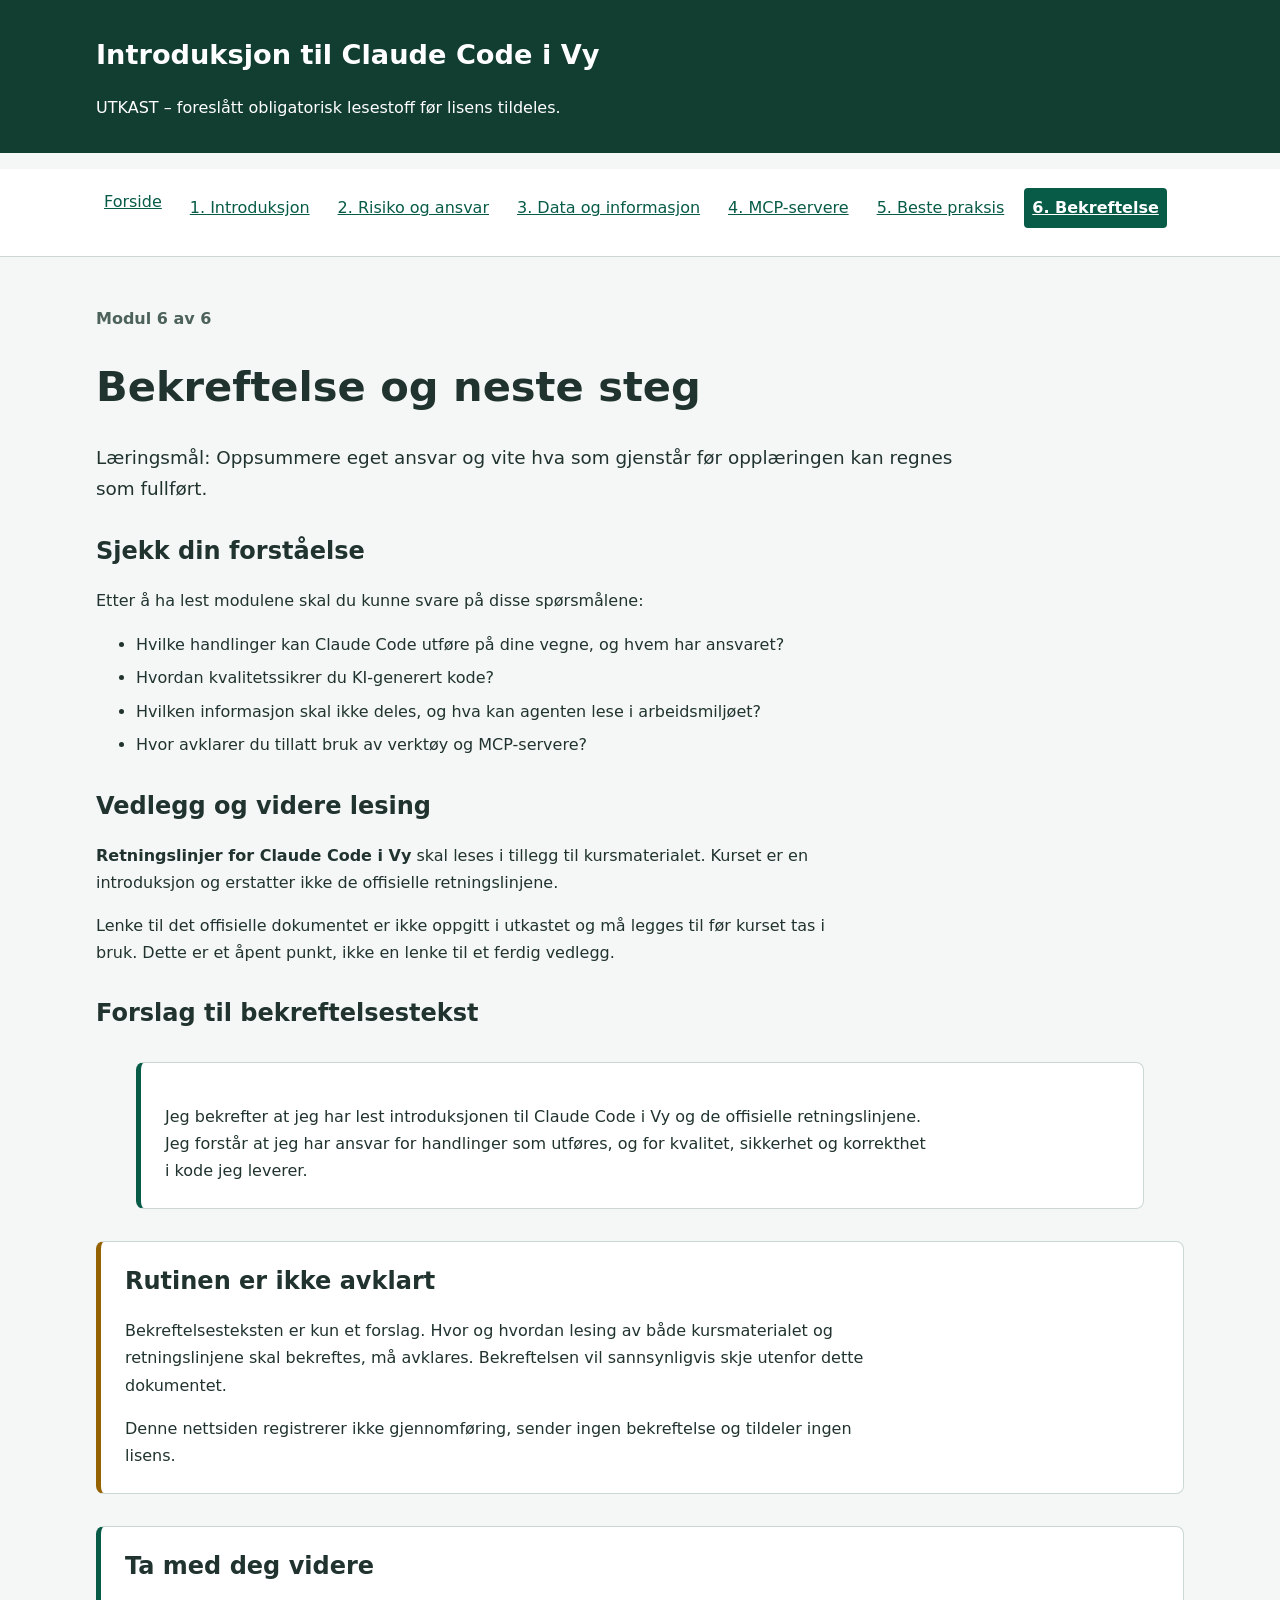
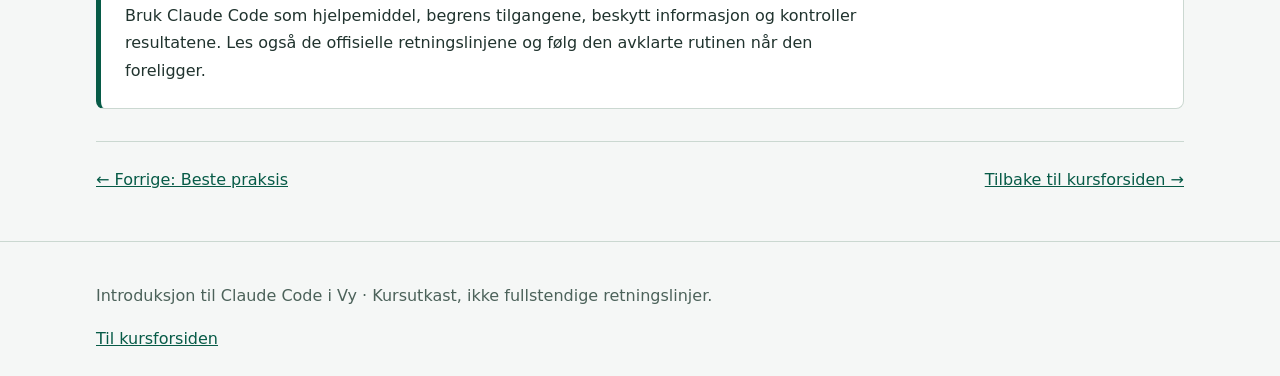
==== modules/bekreftelse.html @ c18036f8 "Build Norwegian multi-page Claude Code course with shared styling Co-authored-by: marthekri <3156885" ====
<!DOCTYPE html>
<html lang="nb">
<head>
  <meta charset="UTF-8">
  <meta name="viewport" content="width=device-width, initial-scale=1">
  <title>Bekreftelse og neste steg | Claude Code i Vy</title>
  <link rel="stylesheet" href="../style.css">
</head>
<body>
  <a class="skip-link" href="#innhold">Hopp til innhold</a>
  <header class="site-header">
    <div class="container">
      <a class="site-title" href="../index.html">Introduksjon til Claude Code i Vy</a>
      <p class="draft">UTKAST – foreslått obligatorisk lesestoff før lisens tildeles.</p>
    </div>
  </header>
  <nav class="course-nav" aria-label="Kursnavigasjon">
    <ul class="container">
      <li><a href="../index.html">Forside</a></li>
      <li><a href="introduksjon.html">1. Introduksjon</a></li>
      <li><a href="risiko-og-ansvar.html">2. Risiko og ansvar</a></li>
      <li><a href="data-og-informasjon.html">3. Data og informasjon</a></li>
      <li><a href="mcp-servere.html">4. MCP-servere</a></li>
      <li><a href="beste-praksis.html">5. Beste praksis</a></li>
      <li><a href="bekreftelse.html" aria-current="page">6. Bekreftelse</a></li>
    </ul>
  </nav>
  <main id="innhold" class="container">
    <p class="eyebrow">Modul 6 av 6</p>
    <h1>Bekreftelse og neste steg</h1>
    <p class="lead">Læringsmål: Oppsummere eget ansvar og vite hva som gjenstår før opplæringen kan regnes som fullført.</p>
    <section>
      <h2>Sjekk din forståelse</h2>
      <p>Etter å ha lest modulene skal du kunne svare på disse spørsmålene:</p>
      <ul>
        <li>Hvilke handlinger kan Claude Code utføre på dine vegne, og hvem har ansvaret?</li>
        <li>Hvordan kvalitetssikrer du KI-generert kode?</li>
        <li>Hvilken informasjon skal ikke deles, og hva kan agenten lese i arbeidsmiljøet?</li>
        <li>Hvor avklarer du tillatt bruk av verktøy og MCP-servere?</li>
      </ul>
    </section>
    <section id="retningslinjer">
      <h2>Vedlegg og videre lesing</h2>
      <p><strong>Retningslinjer for Claude Code i Vy</strong> skal leses i tillegg til kursmaterialet. Kurset er en introduksjon og erstatter ikke de offisielle retningslinjene.</p>
      <p>Lenke til det offisielle dokumentet er ikke oppgitt i utkastet og må legges til før kurset tas i bruk. Dette er et åpent punkt, ikke en lenke til et ferdig vedlegg.</p>
    </section>
    <section>
      <h2>Forslag til bekreftelsestekst</h2>
      <blockquote class="summary">
        <p>Jeg bekrefter at jeg har lest introduksjonen til Claude Code i Vy og de offisielle retningslinjene. Jeg forstår at jeg har ansvar for handlinger som utføres, og for kvalitet, sikkerhet og korrekthet i kode jeg leverer.</p>
      </blockquote>
    </section>
    <aside class="notice" aria-label="Bekreftelse er ikke aktivert">
      <h2>Rutinen er ikke avklart</h2>
      <p>Bekreftelsesteksten er kun et forslag. Hvor og hvordan lesing av både kursmaterialet og retningslinjene skal bekreftes, må avklares. Bekreftelsen vil sannsynligvis skje utenfor dette dokumentet.</p>
      <p>Denne nettsiden registrerer ikke gjennomføring, sender ingen bekreftelse og tildeler ingen lisens.</p>
    </aside>
    <aside class="summary" aria-label="Kort oppsummert">
      <h2>Ta med deg videre</h2>
      <p>Bruk Claude Code som hjelpemiddel, begrens tilgangene, beskytt informasjon og kontroller resultatene. Les også de offisielle retningslinjene og følg den avklarte rutinen når den foreligger.</p>
    </aside>
    <nav class="module-pagination" aria-label="Modulrekkefølge">
      <a href="beste-praksis.html" rel="prev">← Forrige: Beste praksis</a>
      <a href="../index.html">Tilbake til kursforsiden →</a>
    </nav>
  </main>
  <footer class="site-footer">
    <div class="container">
      <p>Introduksjon til Claude Code i Vy · Kursutkast, ikke fullstendige retningslinjer.</p>
      <a href="../index.html">Til kursforsiden</a>
    </div>
  </footer>
</body>
</html>
---- style.css ----
:root {
  color-scheme: light;
  --background: #f5f7f6;
  --surface: #ffffff;
  --text: #20332e;
  --muted: #4c625a;
  --accent: #075b47;
  --border: #cbd8d1;
}

* { box-sizing: border-box; }

body {
  margin: 0;
  background: var(--background);
  color: var(--text);
  font-family: system-ui, -apple-system, BlinkMacSystemFont, "Segoe UI", sans-serif;
  line-height: 1.7;
  overflow-wrap: anywhere;
}

.container {
  width: min(100% - 2rem, 68rem);
  margin-inline: auto;
}

a { color: var(--accent); }
a:hover { text-decoration-thickness: 0.15em; }
a:focus-visible { outline: 3px solid #b35400; outline-offset: 4px; }

.skip-link {
  position: absolute;
  left: 1rem;
  top: -6rem;
  padding: 0.5rem 1rem;
  background: var(--surface);
}

.skip-link:focus { top: 1rem; }

.site-header {
  padding: 2rem 0;
  background: #123d31;
  color: white;
}

.site-title {
  color: white;
  font-size: clamp(1.2rem, 3vw, 1.7rem);
  font-weight: 700;
  text-decoration: none;
}

.draft { margin-bottom: 0; }

.course-nav {
  background: var(--surface);
  border-bottom: 1px solid var(--border);
}

.course-nav ul {
  display: flex;
  flex-wrap: wrap;
  gap: 0.25rem 0.75rem;
  padding-block: 0.75rem;
  padding-inline: 0;
  list-style: none;
}

.course-nav a {
  display: block;
  padding: 0.4rem 0.5rem;
  border-radius: 0.25rem;
}

.course-nav a[aria-current="page"] {
  background: var(--accent);
  color: white;
  font-weight: 700;
}

main { padding-block: 2rem 3rem; }
h1, h2, h3 { line-height: 1.3; }
h1 { font-size: clamp(1.8rem, 4vw, 2.6rem); }
h2 { margin-top: 0; }
p, li { max-width: 75ch; }
li + li { margin-top: 0.4rem; }
section { margin-top: 2rem; }
.lead { font-size: 1.15rem; }
.eyebrow { color: var(--muted); font-weight: 600; }

.notice, .summary, .card {
  padding: 1.5rem;
  background: var(--surface);
  border: 1px solid var(--border);
  border-radius: 0.5rem;
}

.notice { border-left: 5px solid #946200; margin-block: 2rem; }
.summary { border-left: 5px solid var(--accent); margin-top: 2rem; }
.notice > :last-child, .summary > :last-child, .card > :last-child { margin-bottom: 0; }

.module-grid {
  display: grid;
  grid-template-columns: repeat(auto-fit, minmax(min(100%, 18rem), 1fr));
  gap: 1rem;
  padding: 0;
  list-style: none;
}

.module-grid li { margin: 0; }
.card h3 { margin-top: 0; }

.button {
  display: inline-block;
  padding: 0.65rem 1rem;
  border-radius: 0.3rem;
  background: var(--accent);
  color: white;
  font-weight: 600;
}

.module-pagination {
  display: flex;
  flex-wrap: wrap;
  justify-content: space-between;
  gap: 1rem;
  margin-top: 2rem;
  padding-top: 1.5rem;
  border-top: 1px solid var(--border);
}

.site-footer {
  padding-block: 1.5rem;
  border-top: 1px solid var(--border);
  color: var(--muted);
}

code { font-size: 1.05em; }

@media (max-width: 40rem) {
  .course-nav li { flex: 1 1 100%; }
  .notice, .summary, .card { padding: 1rem; }
}
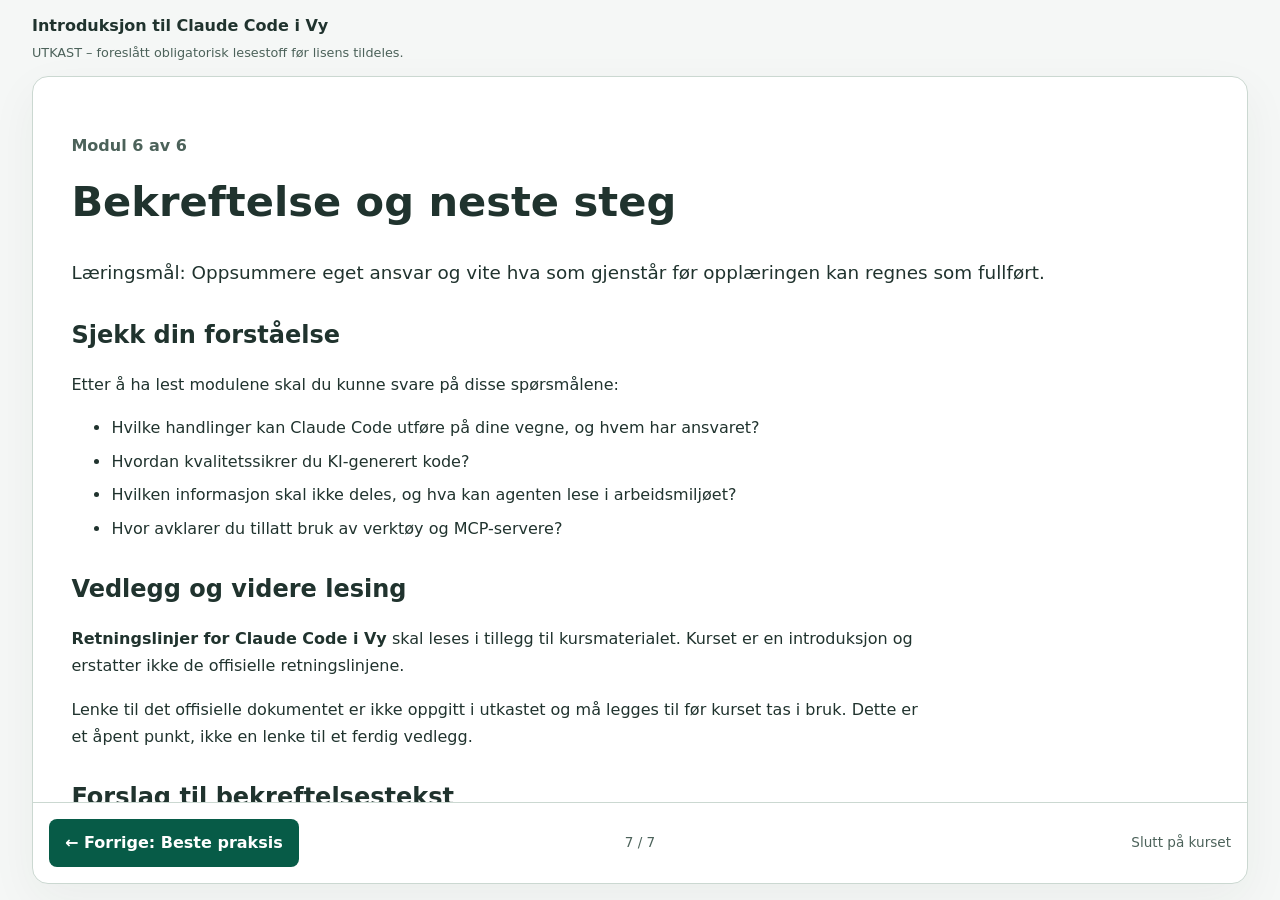
==== commit d2916e91: "Present course pages in a single-screen sequential layout Co-authored-by: marthekri <315688579+marth" ====
--- a/modules/bekreftelse.html
+++ b/modules/bekreftelse.html
@@ -10,22 +10,12 @@
   <a class="skip-link" href="#innhold">Hopp til innhold</a>
   <header class="site-header">
     <div class="container">
-      <a class="site-title" href="../index.html">Introduksjon til Claude Code i Vy</a>
+      <p class="site-title">Introduksjon til Claude Code i Vy</p>
       <p class="draft">UTKAST – foreslått obligatorisk lesestoff før lisens tildeles.</p>
     </div>
   </header>
-  <nav class="course-nav" aria-label="Kursnavigasjon">
-    <ul class="container">
-      <li><a href="../index.html">Forside</a></li>
-      <li><a href="introduksjon.html">1. Introduksjon</a></li>
-      <li><a href="risiko-og-ansvar.html">2. Risiko og ansvar</a></li>
-      <li><a href="data-og-informasjon.html">3. Data og informasjon</a></li>
-      <li><a href="mcp-servere.html">4. MCP-servere</a></li>
-      <li><a href="beste-praksis.html">5. Beste praksis</a></li>
-      <li><a href="bekreftelse.html" aria-current="page">6. Bekreftelse</a></li>
-    </ul>
-  </nav>
   <main id="innhold" class="container">
+    <div class="page-content" role="region" aria-label="Sideinnhold" tabindex="0">
     <p class="eyebrow">Modul 6 av 6</p>
     <h1>Bekreftelse og neste steg</h1>
     <p class="lead">Læringsmål: Oppsummere eget ansvar og vite hva som gjenstår før opplæringen kan regnes som fullført.</p>
@@ -59,16 +49,12 @@
       <h2>Ta med deg videre</h2>
       <p>Bruk Claude Code som hjelpemiddel, begrens tilgangene, beskytt informasjon og kontroller resultatene. Les også de offisielle retningslinjene og følg den avklarte rutinen når den foreligger.</p>
     </aside>
-    <nav class="module-pagination" aria-label="Modulrekkefølge">
+    </div>
+    <nav class="module-pagination" aria-label="Siderekkefølge">
       <a href="beste-praksis.html" rel="prev">← Forrige: Beste praksis</a>
-      <a href="../index.html">Tilbake til kursforsiden →</a>
+      <span class="page-count">7 / 7</span>
+      <span aria-disabled="true">Slutt på kurset</span>
     </nav>
   </main>
-  <footer class="site-footer">
-    <div class="container">
-      <p>Introduksjon til Claude Code i Vy · Kursutkast, ikke fullstendige retningslinjer.</p>
-      <a href="../index.html">Til kursforsiden</a>
-    </div>
-  </footer>
 </body>
 </html>
--- a/style.css
+++ b/style.css
@@ -12,6 +12,10 @@
 
 body {
   margin: 0;
+  height: 100vh;
+  height: 100dvh;
+  display: flex;
+  flex-direction: column;
   background: var(--background);
   color: var(--text);
   font-family: system-ui, -apple-system, BlinkMacSystemFont, "Segoe UI", sans-serif;
@@ -20,13 +24,13 @@
 }
 
 .container {
-  width: min(100% - 2rem, 68rem);
+  width: min(100% - 2rem, 76rem);
   margin-inline: auto;
 }
 
 a { color: var(--accent); }
 a:hover { text-decoration-thickness: 0.15em; }
-a:focus-visible { outline: 3px solid #b35400; outline-offset: 4px; }
+a:focus-visible, .page-content:focus-visible { outline: 3px solid #b35400; outline-offset: -3px; }
 
 .skip-link {
   position: absolute;
@@ -34,70 +38,63 @@
   top: -6rem;
   padding: 0.5rem 1rem;
   background: var(--surface);
+  z-index: 1;
 }
 
 .skip-link:focus { top: 1rem; }
 
 .site-header {
-  padding: 2rem 0;
-  background: #123d31;
-  color: white;
+  flex-shrink: 0;
+  padding: 0.75rem 0;
 }
 
 .site-title {
-  color: white;
-  font-size: clamp(1.2rem, 3vw, 1.7rem);
-  font-weight: 700;
-  text-decoration: none;
-}
-
-.draft { margin-bottom: 0; }
-
-.course-nav {
-  background: var(--surface);
-  border-bottom: 1px solid var(--border);
-}
-
-.course-nav ul {
-  display: flex;
-  flex-wrap: wrap;
-  gap: 0.25rem 0.75rem;
-  padding-block: 0.75rem;
-  padding-inline: 0;
-  list-style: none;
-}
-
-.course-nav a {
-  display: block;
-  padding: 0.4rem 0.5rem;
-  border-radius: 0.25rem;
-}
-
-.course-nav a[aria-current="page"] {
-  background: var(--accent);
-  color: white;
+  margin: 0;
+  font-size: 1rem;
   font-weight: 700;
 }
 
-main { padding-block: 2rem 3rem; }
+.draft { margin: 0.2rem 0 0; color: var(--muted); font-size: 0.8rem; }
+
+main {
+  flex: 1;
+  min-height: 0;
+  display: grid;
+  grid-template-rows: minmax(0, 1fr) auto;
+  margin-bottom: 1rem;
+  background: var(--surface);
+  border: 1px solid var(--border);
+  border-radius: 1rem;
+  box-shadow: 0 1rem 3rem #20332e0d;
+  overflow: hidden;
+}
+
+.page-content {
+  min-height: 0;
+  overflow-y: auto;
+  overscroll-behavior-y: contain;
+  padding: clamp(1rem, 3vw, 2.5rem);
+  scrollbar-gutter: stable;
+}
+
 h1, h2, h3 { line-height: 1.3; }
-h1 { font-size: clamp(1.8rem, 4vw, 2.6rem); }
+h1 { margin-top: 0; font-size: clamp(1.8rem, 4vw, 2.6rem); }
 h2 { margin-top: 0; }
-p, li { max-width: 75ch; }
+p, li { max-width: 85ch; }
 li + li { margin-top: 0.4rem; }
 section { margin-top: 2rem; }
 .lead { font-size: 1.15rem; }
 .eyebrow { color: var(--muted); font-weight: 600; }
 
 .notice, .summary, .card {
-  padding: 1.5rem;
-  background: var(--surface);
+  padding: 1rem;
+  background: var(--background);
   border: 1px solid var(--border);
   border-radius: 0.5rem;
 }
 
-.notice { border-left: 5px solid #946200; margin-block: 2rem; }
-.summary { border-left: 5px solid var(--accent); margin-top: 2rem; }
+.notice { border-left: 5px solid #946200; margin-block: 1.5rem; }
+.summary { border-left: 5px solid var(--accent); margin: 1.5rem 0 0; }
 .notice > :last-child, .summary > :last-child, .card > :last-child { margin-bottom: 0; }
 
 .module-grid {
@@ -111,34 +108,38 @@
 .module-grid li { margin: 0; }
 .card h3 { margin-top: 0; }
 
-.button {
-  display: inline-block;
+.module-pagination {
+  display: grid;
+  grid-template-columns: minmax(0, 1fr) auto minmax(0, 1fr);
+  align-items: center;
+  gap: 1rem;
+  padding: 1rem;
+  border-top: 1px solid var(--border);
+}
+
+.module-pagination a {
   padding: 0.65rem 1rem;
-  border-radius: 0.3rem;
+  border-radius: 0.5rem;
   background: var(--accent);
   color: white;
   font-weight: 600;
+  text-decoration: none;
 }
 
-.module-pagination {
-  display: flex;
-  flex-wrap: wrap;
-  justify-content: space-between;
-  gap: 1rem;
-  margin-top: 2rem;
-  padding-top: 1.5rem;
-  border-top: 1px solid var(--border);
-}
-
-.site-footer {
-  padding-block: 1.5rem;
-  border-top: 1px solid var(--border);
+.module-pagination a:hover { background: #123d31; }
+.module-pagination > :first-child { justify-self: start; }
+.module-pagination > :last-child { justify-self: end; }
+.module-pagination > [aria-disabled], .page-count {
   color: var(--muted);
+  font-size: 0.85rem;
 }
 
 code { font-size: 1.05em; }
 
 @media (max-width: 40rem) {
-  .course-nav li { flex: 1 1 100%; }
+  .container { width: calc(100% - 1rem); }
+  main { margin-bottom: 0.5rem; }
+  .module-pagination { gap: 0.5rem; padding: 0.75rem; font-size: 0.85rem; }
+  .module-pagination a { padding: 0.65rem; }
   .notice, .summary, .card { padding: 1rem; }
 }
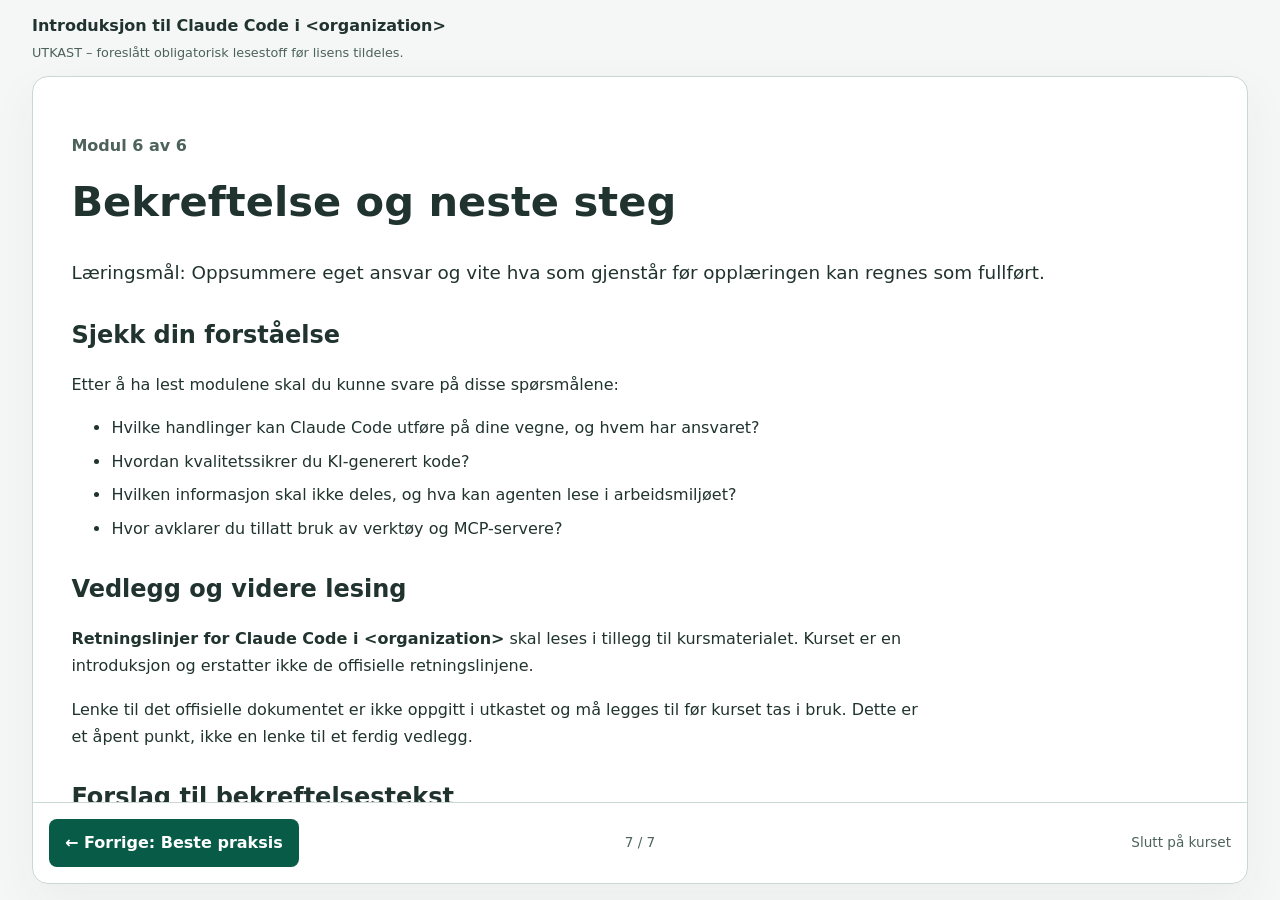
==== commit 3740cf80: "Replace Vy references with placeholder Co-authored-by: marthekri <315688579+marthekri@users.noreply." ====
--- a/modules/bekreftelse.html
+++ b/modules/bekreftelse.html
@@ -3,14 +3,14 @@
 <head>
   <meta charset="UTF-8">
   <meta name="viewport" content="width=device-width, initial-scale=1">
-  <title>Bekreftelse og neste steg | Claude Code i Vy</title>
+  <title>Bekreftelse og neste steg | Claude Code i &lt;organization&gt;</title>
   <link rel="stylesheet" href="../style.css">
 </head>
 <body>
   <a class="skip-link" href="#innhold">Hopp til innhold</a>
   <header class="site-header">
     <div class="container">
-      <p class="site-title">Introduksjon til Claude Code i Vy</p>
+      <p class="site-title">Introduksjon til Claude Code i &lt;organization&gt;</p>
       <p class="draft">UTKAST – foreslått obligatorisk lesestoff før lisens tildeles.</p>
     </div>
   </header>
@@ -31,13 +31,13 @@
     </section>
     <section id="retningslinjer">
       <h2>Vedlegg og videre lesing</h2>
-      <p><strong>Retningslinjer for Claude Code i Vy</strong> skal leses i tillegg til kursmaterialet. Kurset er en introduksjon og erstatter ikke de offisielle retningslinjene.</p>
+      <p><strong>Retningslinjer for Claude Code i &lt;organization&gt;</strong> skal leses i tillegg til kursmaterialet. Kurset er en introduksjon og erstatter ikke de offisielle retningslinjene.</p>
       <p>Lenke til det offisielle dokumentet er ikke oppgitt i utkastet og må legges til før kurset tas i bruk. Dette er et åpent punkt, ikke en lenke til et ferdig vedlegg.</p>
     </section>
     <section>
       <h2>Forslag til bekreftelsestekst</h2>
       <blockquote class="summary">
-        <p>Jeg bekrefter at jeg har lest introduksjonen til Claude Code i Vy og de offisielle retningslinjene. Jeg forstår at jeg har ansvar for handlinger som utføres, og for kvalitet, sikkerhet og korrekthet i kode jeg leverer.</p>
+        <p>Jeg bekrefter at jeg har lest introduksjonen til Claude Code i &lt;organization&gt; og de offisielle retningslinjene. Jeg forstår at jeg har ansvar for handlinger som utføres, og for kvalitet, sikkerhet og korrekthet i kode jeg leverer.</p>
       </blockquote>
     </section>
     <aside class="notice" aria-label="Bekreftelse er ikke aktivert">
--- a/style.css
+++ b/style.css
@@ -143,3 +143,14 @@
   .module-pagination a { padding: 0.65rem; }
   .notice, .summary, .card { padding: 1rem; }
 }
+
+@media (max-height: 24rem) {
+  body { height: auto; min-height: 100dvh; }
+  main { flex: none; overflow: visible; }
+  .page-content { overflow: visible; }
+  .module-pagination {
+    position: sticky;
+    bottom: 0;
+    background: var(--surface);
+  }
+}
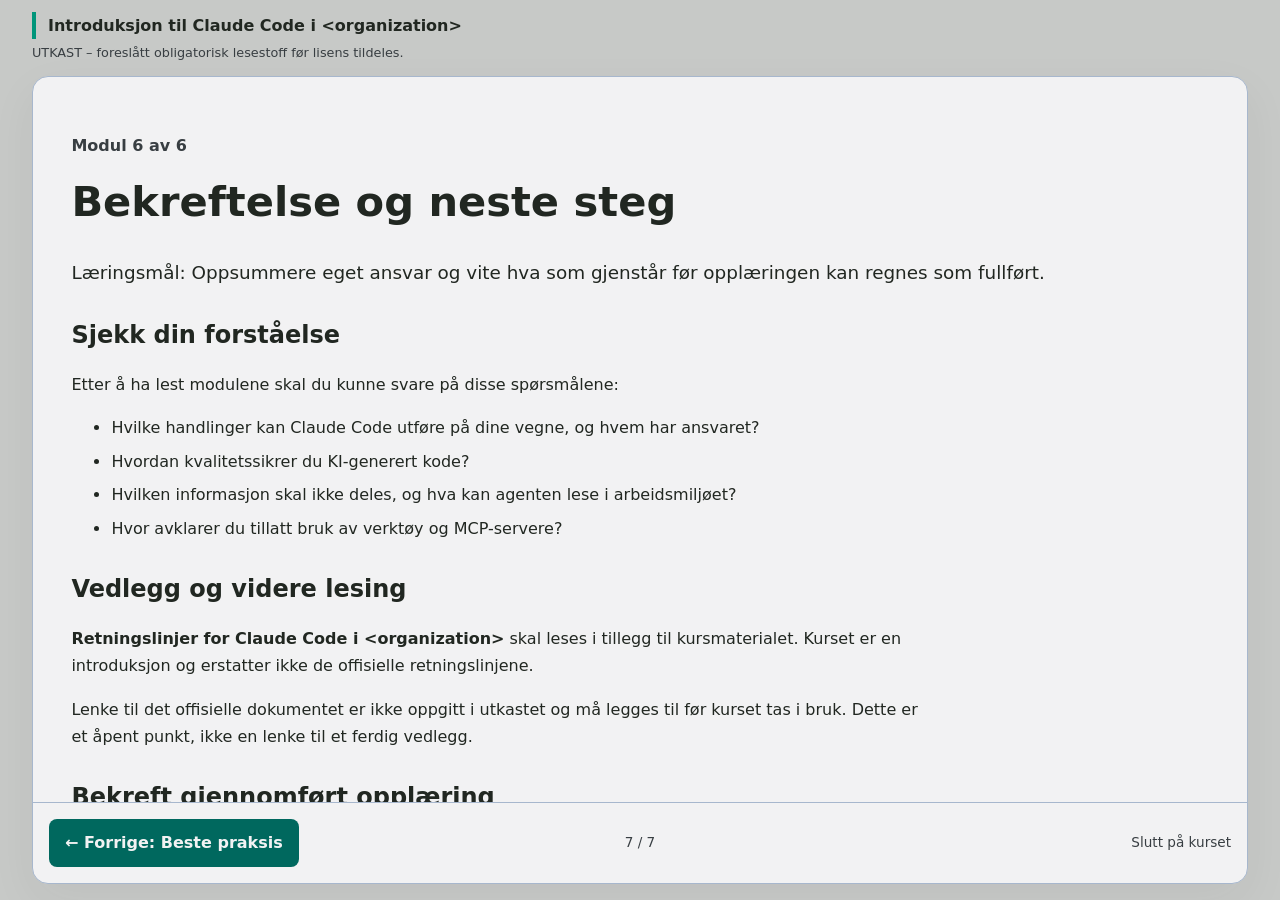
==== commit 3bceff64: "Add backend-ready course completion form Co-authored-by: marthekri <315688579+marthekri@users.norepl" ====
--- a/modules/bekreftelse.html
+++ b/modules/bekreftelse.html
@@ -5,6 +5,7 @@
   <meta name="viewport" content="width=device-width, initial-scale=1">
   <title>Bekreftelse og neste steg | Claude Code i &lt;organization&gt;</title>
   <link rel="stylesheet" href="../style.css">
+  <script src="../completion.js" defer></script>
 </head>
 <body>
   <a class="skip-link" href="#innhold">Hopp til innhold</a>
@@ -34,16 +35,30 @@
       <p><strong>Retningslinjer for Claude Code i &lt;organization&gt;</strong> skal leses i tillegg til kursmaterialet. Kurset er en introduksjon og erstatter ikke de offisielle retningslinjene.</p>
       <p>Lenke til det offisielle dokumentet er ikke oppgitt i utkastet og må legges til før kurset tas i bruk. Dette er et åpent punkt, ikke en lenke til et ferdig vedlegg.</p>
     </section>
-    <section>
-      <h2>Forslag til bekreftelsestekst</h2>
-      <blockquote class="summary">
-        <p>Jeg bekrefter at jeg har lest introduksjonen til Claude Code i &lt;organization&gt; og de offisielle retningslinjene. Jeg forstår at jeg har ansvar for handlinger som utføres, og for kvalitet, sikkerhet og korrekthet i kode jeg leverer.</p>
-      </blockquote>
+    <section aria-labelledby="bekreftelse">
+      <h2 id="bekreftelse">Bekreft gjennomført opplæring</h2>
+      <p>Dette er en egenbekreftelse, ikke en kontroll av at alle modulene er lest. Bekreftelsen tildeler ingen lisens.</p>
+      <form id="completion-form" class="completion-form" data-endpoint="" data-course-id="claude-code" data-course-version="draft-1" aria-describedby="completion-status">
+        <fieldset id="completion-fields">
+          <legend>Dine opplysninger</legend>
+          <label for="completion-name">Fullt navn</label>
+          <input id="completion-name" name="name" type="text" autocomplete="name" maxlength="200" required>
+          <label for="completion-email">E-postadresse på jobb</label>
+          <input id="completion-email" name="email" type="email" autocomplete="email" maxlength="254" required>
+          <label class="confirmation-choice" for="completion-confirmed">
+            <input id="completion-confirmed" name="confirmed" type="checkbox" required>
+            <span id="completion-statement">Jeg bekrefter at jeg har gjennomført opplæringen for Claude Code.</span>
+          </label>
+          <p>Ved innsending sendes navn, e-postadresse, bekreftelse, kursversjon og tidspunkt til kursansvarlig for registrering av gjennomføring. Ikke oppgi andre eller sensitive opplysninger.</p>
+          <button type="submit" disabled>Bekreft gjennomført opplæring</button>
+        </fieldset>
+        <p id="completion-status" role="status" aria-live="polite">Registrering er ikke aktivert ennå. Ingen opplysninger sendes eller lagres av dette skjemaet før en backend er koblet til.</p>
+        <noscript><p>JavaScript må være aktivert for å sende inn skjemaet.</p></noscript>
+      </form>
     </section>
     <aside class="notice" aria-label="Bekreftelse er ikke aktivert">
       <h2>Rutinen er ikke avklart</h2>
-      <p>Bekreftelsesteksten er kun et forslag. Hvor og hvordan lesing av både kursmaterialet og retningslinjene skal bekreftes, må avklares. Bekreftelsen vil sannsynligvis skje utenfor dette dokumentet.</p>
-      <p>Denne nettsiden registrerer ikke gjennomføring, sender ingen bekreftelse og tildeler ingen lisens.</p>
+      <p>Skjemaet er klargjort for en fremtidig registreringstjeneste, men er ikke koblet til ennå. Offisielle retningslinjer, ansvarlig for registeret og informasjon om tilgang og lagringstid må avklares før registrering aktiveres.</p>
     </aside>
     <aside class="summary" aria-label="Kort oppsummert">
       <h2>Ta med deg videre</h2>
--- a/style.css
+++ b/style.css
@@ -1,11 +1,12 @@
 :root {
   color-scheme: light;
-  --background: #f5f7f6;
-  --surface: #ffffff;
-  --text: #20332e;
-  --muted: #4c625a;
-  --accent: #075b47;
-  --border: #cbd8d1;
+  --background: #C7C9C7;
+  --surface: #F2F2F3;
+  --text: #212721;
+  --muted: #383E42;
+  --accent: #00685E;
+  --accent-hover: #212721;
+  --border: #A7B7CD;
 }
 
 * { box-sizing: border-box; }
@@ -30,7 +31,7 @@
 
 a { color: var(--accent); }
 a:hover { text-decoration-thickness: 0.15em; }
-a:focus-visible, .page-content:focus-visible { outline: 3px solid #b35400; outline-offset: -3px; }
+a:focus-visible, .page-content:focus-visible { outline: 3px solid #DF8200; outline-offset: -3px; }
 
 .skip-link {
   position: absolute;
@@ -50,6 +51,8 @@
 
 .site-title {
   margin: 0;
+  padding-inline-start: 0.75rem;
+  border-inline-start: 4px solid #00957A;
   font-size: 1rem;
   font-weight: 700;
 }
@@ -65,7 +68,7 @@
   background: var(--surface);
   border: 1px solid var(--border);
   border-radius: 1rem;
-  box-shadow: 0 1rem 3rem #20332e0d;
+  box-shadow: 0 1rem 3rem #2127210d;
   overflow: hidden;
 }
 
@@ -93,8 +96,8 @@
   border-radius: 0.5rem;
 }
 
-.notice { border-left: 5px solid #946200; margin-block: 1.5rem; }
-.summary { border-left: 5px solid var(--accent); margin: 1.5rem 0 0; }
+.notice { background: #FAE053; border-left: 5px solid #DF8200; margin-block: 1.5rem; }
+.summary { background: #A7B7CD; border-left: 5px solid #00957A; margin: 1.5rem 0 0; }
 .notice > :last-child, .summary > :last-child, .card > :last-child { margin-bottom: 0; }
 
 .module-grid {
@@ -121,12 +124,12 @@
   padding: 0.65rem 1rem;
   border-radius: 0.5rem;
   background: var(--accent);
-  color: white;
+  color: var(--surface);
   font-weight: 600;
   text-decoration: none;
 }
 
-.module-pagination a:hover { background: #123d31; }
+.module-pagination a:hover { background: var(--accent-hover); }
 .module-pagination > :first-child { justify-self: start; }
 .module-pagination > :last-child { justify-self: end; }
 .module-pagination > [aria-disabled], .page-count {
@@ -135,6 +138,34 @@
 }
 
 code { font-size: 1.05em; }
+
+.completion-form { max-width: 42rem; }
+.completion-form fieldset { margin: 0; padding: 1rem; border: 1px solid var(--border); border-radius: 0.5rem; min-width: 0; }
+.completion-form legend { font-weight: 700; }
+.completion-form label { display: block; margin-top: 1rem; font-weight: 600; }
+.completion-form input:not([type="checkbox"]) {
+  display: block;
+  width: 100%;
+  padding: 0.65rem;
+  border: 1px solid var(--muted);
+  border-radius: 0.25rem;
+  font: inherit;
+}
+.completion-form .confirmation-choice { display: flex; align-items: baseline; gap: 0.75rem; }
+.confirmation-choice input { flex-shrink: 0; }
+.completion-form button {
+  padding: 0.75rem 1rem;
+  border: 0;
+  border-radius: 0.5rem;
+  background: var(--accent);
+  color: var(--surface);
+  font: inherit;
+  font-weight: 600;
+  cursor: pointer;
+}
+.completion-form button:hover:not(:disabled) { background: var(--accent-hover); }
+.completion-form button:disabled { opacity: 0.65; cursor: not-allowed; }
+.completion-form input:focus-visible, .completion-form button:focus-visible { outline: 3px solid #DF8200; outline-offset: 3px; }
 
 @media (max-width: 40rem) {
   .container { width: calc(100% - 1rem); }
